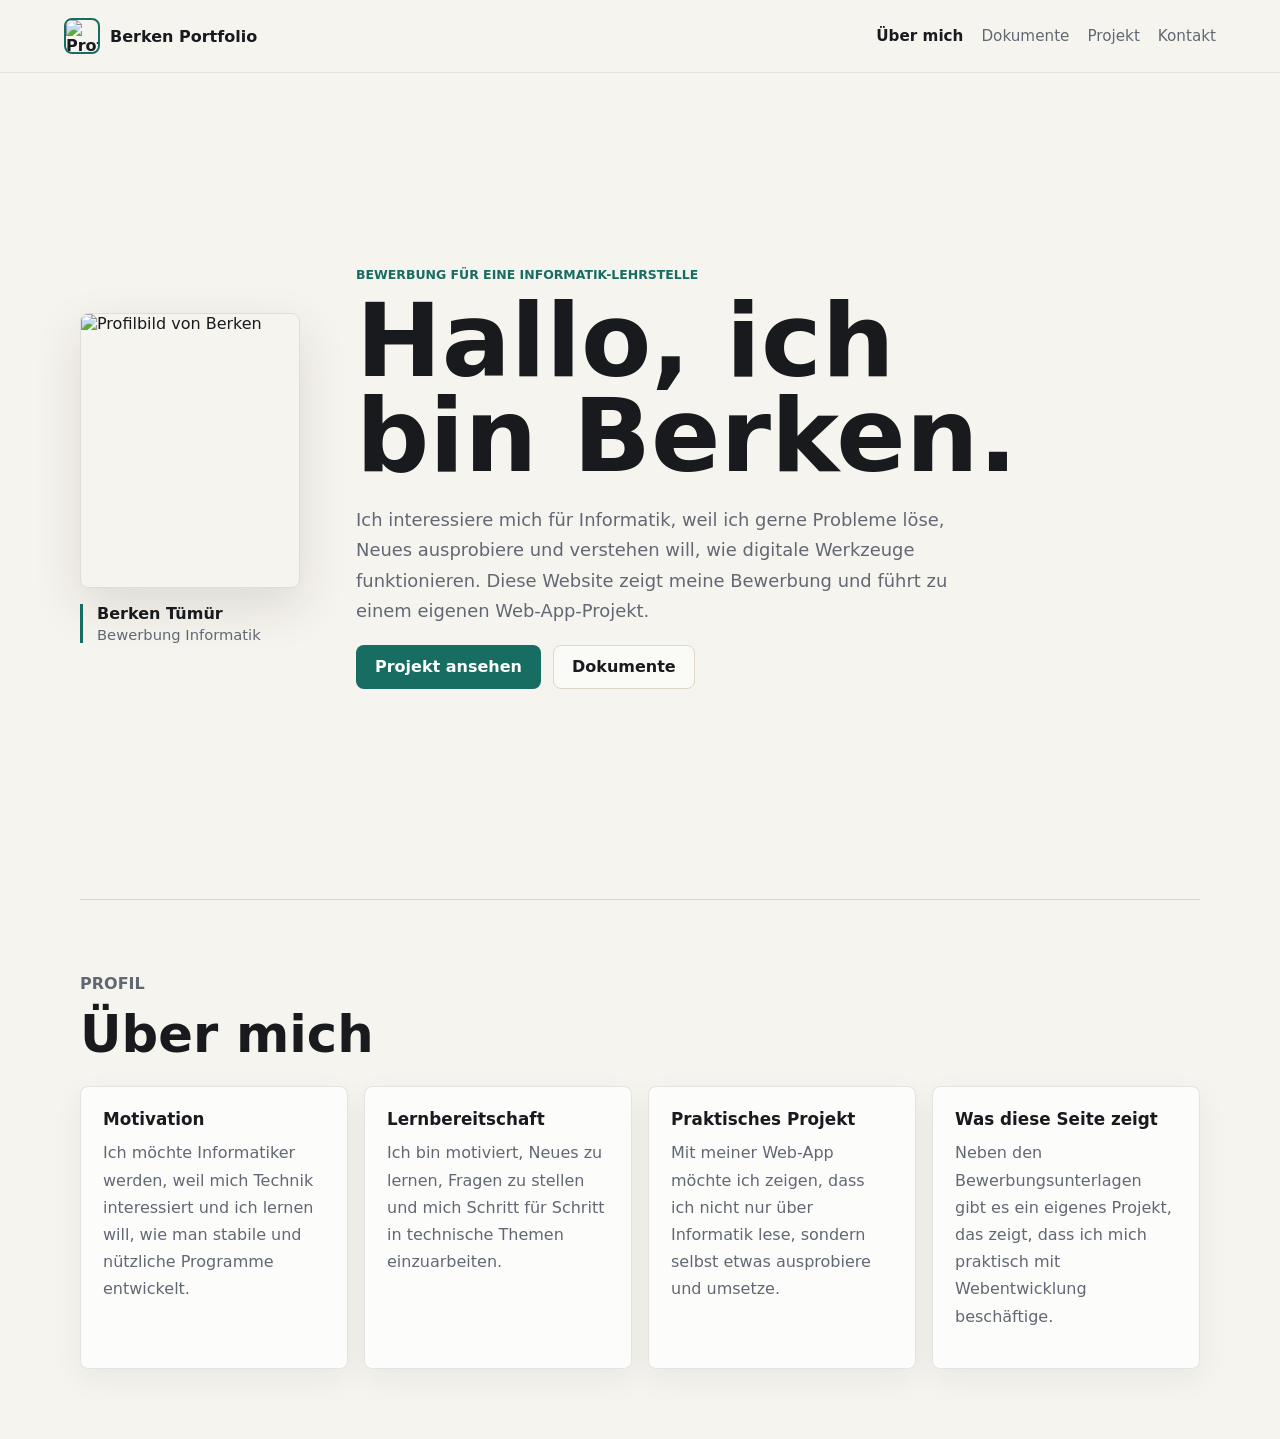
==== index.html @ e6d077c8 "Add files via upload" ====
<!doctype html>
<html lang="de">
  <head>
    <meta charset="UTF-8" />
    <meta name="viewport" content="width=device-width, initial-scale=1.0" />
    <meta
      name="description"
      content="Bewerbungsportfolio von Berken Tümür mit Unterlagen und eigenem Web-App-Projekt."
    />
    <title>Berken | Portfolio Bewerbung</title>
    <link rel="stylesheet" href="styles.css" />
  </head>
  <body>
    <header class="site-header">
      <a class="brand" href="index.html" aria-label="Zur Startseite">
        <img class="brand-photo" src="assets/profilbild.jpg" alt="Profilbild von Berken" />
        <span>Berken Portfolio</span>
      </a>
      <nav class="nav" aria-label="Hauptnavigation">
        <a class="active" href="index.html">Über mich</a>
        <a href="dokumente.html">Dokumente</a>
        <a href="projekt.html">Projekt</a>
        <a href="kontakt.html">Kontakt</a>
      </nav>
    </header>

    <main>
      <section class="hero">
        <aside class="profile-card" aria-label="Kurzprofil">
          <img src="assets/profilbild.jpg" alt="Profilbild von Berken" />
          <div>
            <p class="profile-name">Berken Tümür</p>
            <p class="profile-role">Bewerbung Informatik</p>
          </div>
        </aside>

        <div class="hero-copy">
          <p class="eyebrow">Bewerbung für eine Informatik-Lehrstelle</p>
          <h1>Hallo, ich bin Berken.</h1>
          <p class="intro">
            Ich interessiere mich für Informatik, weil ich gerne Probleme löse,
            Neues ausprobiere und verstehen will, wie digitale Werkzeuge
            funktionieren. Diese Website zeigt meine Bewerbung und führt zu
            einem eigenen Web-App-Projekt.
          </p>
          <div class="hero-actions">
            <a class="button primary" href="projekt.html">Projekt ansehen</a>
            <a class="button secondary" href="dokumente.html">Dokumente</a>
          </div>
        </div>
      </section>

      <section class="section">
        <div class="section-heading">
          <p class="eyebrow">Profil</p>
          <h2>Über mich</h2>
        </div>
        <div class="info-grid">
          <article>
            <h3>Motivation</h3>
            <p>
              Ich möchte Informatiker werden, weil mich Technik interessiert
              und ich lernen will, wie man stabile und nützliche Programme
              entwickelt.
            </p>
          </article>
          <article>
            <h3>Lernbereitschaft</h3>
            <p>
              Ich bin motiviert, Neues zu lernen, Fragen zu stellen und mich
              Schritt für Schritt in technische Themen einzuarbeiten.
            </p>
          </article>
          <article>
            <h3>Praktisches Projekt</h3>
            <p>
              Mit meiner Web-App möchte ich zeigen, dass ich nicht nur über
              Informatik lese, sondern selbst etwas ausprobiere und umsetze.
            </p>
          </article>
          <article>
            <h3>Was diese Seite zeigt</h3>
            <p>
              Neben den Bewerbungsunterlagen gibt es ein eigenes Projekt, das
              zeigt, dass ich mich praktisch mit Webentwicklung beschäftige.
            </p>
          </article>
        </div>
      </section>
    </main>
  </body>
</html>
---- styles.css ----
:root {
  --bg: #f6f4ee;
  --surface: #ffffff;
  --surface-soft: #ece7dc;
  --text: #191a1d;
  --muted: #626873;
  --line: #ddd6c8;
  --accent: #176d62;
  --accent-dark: #0f4f48;
  --warning: #b86b1f;
  --danger: #a83f3f;
  --shadow: 0 18px 50px rgba(42, 36, 28, 0.12);
}

* {
  box-sizing: border-box;
}

html {
  scroll-behavior: auto;
}

body {
  margin: 0;
  background: var(--bg);
  color: var(--text);
  font-family:
    Inter, ui-sans-serif, system-ui, -apple-system, BlinkMacSystemFont, "Segoe UI",
    sans-serif;
}

a {
  color: inherit;
  text-decoration: none;
}

.site-header {
  position: sticky;
  top: 0;
  z-index: 10;
  display: flex;
  align-items: center;
  justify-content: space-between;
  gap: 24px;
  padding: 18px clamp(20px, 5vw, 72px);
  border-bottom: 1px solid rgba(25, 26, 29, 0.08);
  background: rgba(246, 244, 238, 0.86);
  backdrop-filter: blur(16px);
}

.brand {
  display: inline-flex;
  align-items: center;
  gap: 10px;
  font-weight: 800;
}

.brand-photo {
  width: 36px;
  height: 36px;
  border: 2px solid var(--accent);
  border-radius: 8px;
  object-fit: cover;
  object-position: center 34%;
}

.nav {
  display: flex;
  flex-wrap: wrap;
  justify-content: flex-end;
  gap: 18px;
  color: var(--muted);
  font-size: 0.95rem;
}

.nav a:hover {
  color: var(--text);
}

.nav a.active {
  color: var(--text);
  font-weight: 800;
}

main {
  width: min(1120px, calc(100% - 40px));
  margin: 0 auto;
}

.hero {
  display: grid;
  grid-template-columns: 220px minmax(0, 780px);
  gap: clamp(28px, 5vw, 56px);
  align-items: center;
  justify-content: start;
  min-height: calc(100vh - 74px);
  padding: 54px 0 70px;
}

.profile-card {
  display: grid;
  gap: 16px;
  width: 220px;
}

.profile-card img {
  width: 100%;
  aspect-ratio: 4 / 5;
  border: 1px solid rgba(25, 26, 29, 0.1);
  border-radius: 8px;
  box-shadow: var(--shadow);
  object-fit: cover;
  object-position: center 38%;
}

.profile-card div {
  border-left: 3px solid var(--accent);
  padding-left: 14px;
}

.profile-name {
  margin-bottom: 3px;
  font-weight: 850;
}

.profile-role {
  margin: 0;
  color: var(--muted);
  font-size: 0.92rem;
}

.page-hero {
  display: grid;
  align-content: center;
  min-height: 48vh;
  padding: 70px 0 54px;
}

.page-hero h1 {
  max-width: 900px;
}

.first-section {
  padding-top: 46px;
}

.hero-copy {
  max-width: 680px;
}

.eyebrow {
  margin: 0 0 12px;
  color: var(--accent);
  font-size: 0.78rem;
  font-weight: 800;
  letter-spacing: 0;
  text-transform: uppercase;
}

h1,
h2,
h3,
p {
  margin-top: 0;
}

h1 {
  max-width: 740px;
  margin-bottom: 22px;
  font-size: clamp(3.4rem, 8vw, 6.8rem);
  line-height: 0.92;
  letter-spacing: 0;
}

h2 {
  margin-bottom: 12px;
  font-size: clamp(2rem, 4vw, 3.4rem);
  line-height: 1;
}

h3 {
  margin-bottom: 10px;
  font-size: 1.05rem;
}

.intro,
.section-heading > p,
article p {
  color: var(--muted);
  font-size: 1rem;
  line-height: 1.7;
}

.intro {
  max-width: 610px;
  font-size: 1.12rem;
}

.hero-actions,
.contact-section {
  display: flex;
  flex-wrap: wrap;
  align-items: center;
  gap: 12px;
}

.button {
  display: inline-flex;
  min-height: 44px;
  align-items: center;
  justify-content: center;
  border: 1px solid transparent;
  border-radius: 8px;
  padding: 0 18px;
  font: inherit;
  font-weight: 750;
  cursor: pointer;
}

.button.primary {
  background: var(--accent);
  color: white;
}

.button.primary:hover {
  background: var(--accent-dark);
}

.button.secondary {
  border-color: var(--line);
  background: rgba(255, 255, 255, 0.54);
}

.section {
  padding: 70px 0;
  border-top: 1px solid var(--line);
}

.section-heading {
  max-width: 700px;
  margin-bottom: 26px;
}

.info-grid {
  display: grid;
  grid-template-columns: repeat(auto-fit, minmax(240px, 1fr));
  gap: 16px;
}

.info-grid article,
.app-shell,
.document-card,
.project-preview,
.project-details-grid article,
.contact-panel article {
  border: 1px solid rgba(25, 26, 29, 0.1);
  border-radius: 8px;
  background: rgba(255, 255, 255, 0.7);
  box-shadow: 0 10px 30px rgba(42, 36, 28, 0.06);
}

.info-grid article,
.document-card,
.contact-panel article {
  padding: 22px;
}

.document-grid {
  display: grid;
  grid-template-columns: repeat(2, minmax(0, 1fr));
  gap: 16px;
}

.document-card h2,
.contact-panel h2 {
  font-size: 1.35rem;
}

.document-type {
  display: inline-flex;
  margin-bottom: 18px;
  border-radius: 999px;
  background: rgba(23, 109, 98, 0.12);
  color: var(--accent-dark);
  padding: 6px 10px;
  font-size: 0.78rem;
  font-weight: 800;
}

.document-actions {
  display: flex;
  flex-wrap: wrap;
  align-items: center;
  gap: 12px;
}

.text-link {
  color: var(--accent-dark);
  font-weight: 750;
}

.text-link:hover {
  text-decoration: underline;
}

.button.disabled {
  cursor: not-allowed;
  opacity: 0.62;
}

.project-preview {
  display: grid;
  grid-template-columns: minmax(0, 1.1fr) minmax(260px, 0.9fr);
  gap: 24px;
  align-items: start;
  padding: clamp(22px, 4vw, 34px);
}

.project-preview p {
  color: var(--muted);
  line-height: 1.7;
}

.project-preview-expanded {
  grid-template-columns: minmax(0, 1fr) minmax(280px, 420px);
}

.project-details-grid {
  display: grid;
  grid-template-columns: repeat(3, minmax(0, 1fr));
  gap: 16px;
}

.project-details-grid article {
  padding: 22px;
}

.project-details-grid p {
  color: var(--muted);
  line-height: 1.7;
}

.feature-list {
  display: grid;
  gap: 10px;
}

.feature-list span {
  border: 1px solid var(--line);
  border-radius: 8px;
  background: white;
  padding: 14px 16px;
  font-weight: 750;
}

.app-page main {
  padding-bottom: 80px;
}

.app-header {
  display: flex;
  align-items: end;
  justify-content: space-between;
  gap: 24px;
  padding: 56px 0 28px;
}

.app-header h1 {
  margin-bottom: 14px;
  font-size: clamp(2.6rem, 6vw, 5rem);
}

.app-header p {
  max-width: 680px;
  color: var(--muted);
  line-height: 1.7;
}

.project-section {
  padding-bottom: 84px;
}

.app-shell {
  padding: clamp(18px, 3vw, 28px);
}

.ticket-form {
  display: grid;
  grid-template-columns: minmax(0, 1.4fr) 180px auto;
  gap: 12px;
  align-items: end;
}

label {
  display: grid;
  gap: 8px;
  color: var(--muted);
  font-size: 0.88rem;
  font-weight: 700;
}

input,
select {
  width: 100%;
  min-height: 44px;
  border: 1px solid var(--line);
  border-radius: 8px;
  background: white;
  color: var(--text);
  font: inherit;
  padding: 0 12px;
}

input:focus,
select:focus,
button:focus-visible,
a:focus-visible {
  outline: 3px solid rgba(23, 109, 98, 0.26);
  outline-offset: 2px;
}

.ticket-toolbar,
.stats {
  display: flex;
  flex-wrap: wrap;
  gap: 10px;
  margin-top: 18px;
}

.filter {
  min-height: 38px;
  border: 1px solid var(--line);
  border-radius: 8px;
  background: white;
  color: var(--muted);
  padding: 0 13px;
  font: inherit;
  font-weight: 750;
  cursor: pointer;
}

.filter.active {
  border-color: var(--accent);
  background: rgba(23, 109, 98, 0.1);
  color: var(--accent-dark);
}

.stats span {
  border-radius: 8px;
  background: var(--surface-soft);
  padding: 10px 12px;
  color: var(--muted);
}

.stats strong {
  color: var(--text);
}

.ticket-list {
  display: grid;
  gap: 10px;
  margin-top: 18px;
}

.ticket-item {
  display: grid;
  grid-template-columns: 1fr auto auto;
  gap: 12px;
  align-items: center;
  border: 1px solid var(--line);
  border-radius: 8px;
  background: white;
  padding: 14px;
}

.ticket-title {
  margin: 0 0 6px;
  font-weight: 800;
}

.ticket-meta {
  display: flex;
  flex-wrap: wrap;
  gap: 8px;
  color: var(--muted);
  font-size: 0.9rem;
}

.badge {
  border-radius: 999px;
  padding: 4px 8px;
  background: var(--surface-soft);
}

.badge.high {
  background: rgba(168, 63, 63, 0.12);
  color: var(--danger);
}

.badge.medium {
  background: rgba(184, 107, 31, 0.14);
  color: var(--warning);
}

.badge.low {
  background: rgba(23, 109, 98, 0.12);
  color: var(--accent-dark);
}

.ticket-item select {
  min-width: 130px;
}

.icon-button {
  width: 40px;
  height: 40px;
  border: 1px solid var(--line);
  border-radius: 8px;
  background: white;
  color: var(--muted);
  font-size: 1.25rem;
  cursor: pointer;
}

.empty-state {
  border: 1px dashed var(--line);
  border-radius: 8px;
  padding: 28px;
  color: var(--muted);
  text-align: center;
}

.contact-panel {
  display: grid;
  grid-template-columns: repeat(2, minmax(0, 1fr));
  gap: 16px;
}

.contact-panel-compact {
  grid-template-columns: repeat(2, minmax(0, 1fr));
}

.copy-card,
.contact-card {
  display: flex;
  align-items: center;
  justify-content: space-between;
  gap: 18px;
}

.copy-card p,
.contact-card p {
  overflow-wrap: anywhere;
}

.compact-copy-card {
  align-items: center;
}

.copy-button {
  flex: 0 0 auto;
  min-height: 34px;
  border: 1px solid var(--line);
  border-radius: 8px;
  background: white;
  color: var(--accent-dark);
  padding: 0 10px;
  font: inherit;
  font-size: 0.88rem;
  font-weight: 800;
  cursor: pointer;
}

.copy-button:hover {
  border-color: var(--accent);
  background: rgba(23, 109, 98, 0.08);
}

.copy-button.copied {
  border-color: var(--accent);
  background: var(--accent);
  color: white;
}

@media (max-width: 820px) {
  .site-header {
    align-items: flex-start;
    flex-direction: column;
  }

  .hero,
  .info-grid,
  .ticket-form,
  .document-grid,
  .project-preview,
  .project-details-grid,
  .contact-panel {
    grid-template-columns: 1fr;
  }

  .app-header {
    align-items: flex-start;
    flex-direction: column;
  }

  .hero {
    min-height: auto;
    padding-top: 34px;
  }

  .profile-card {
    width: min(220px, 100%);
  }

  .ticket-item {
    grid-template-columns: 1fr;
  }

  .copy-card,
  .contact-card {
    align-items: flex-start;
    flex-direction: column;
  }

  .compact-copy-card {
    align-items: center;
    flex-direction: row;
  }
}

@media (max-width: 520px) {
  main {
    width: min(100% - 28px, 1120px);
  }

  .nav {
    gap: 12px;
  }

  h1 {
    font-size: clamp(3rem, 17vw, 4.4rem);
  }
}
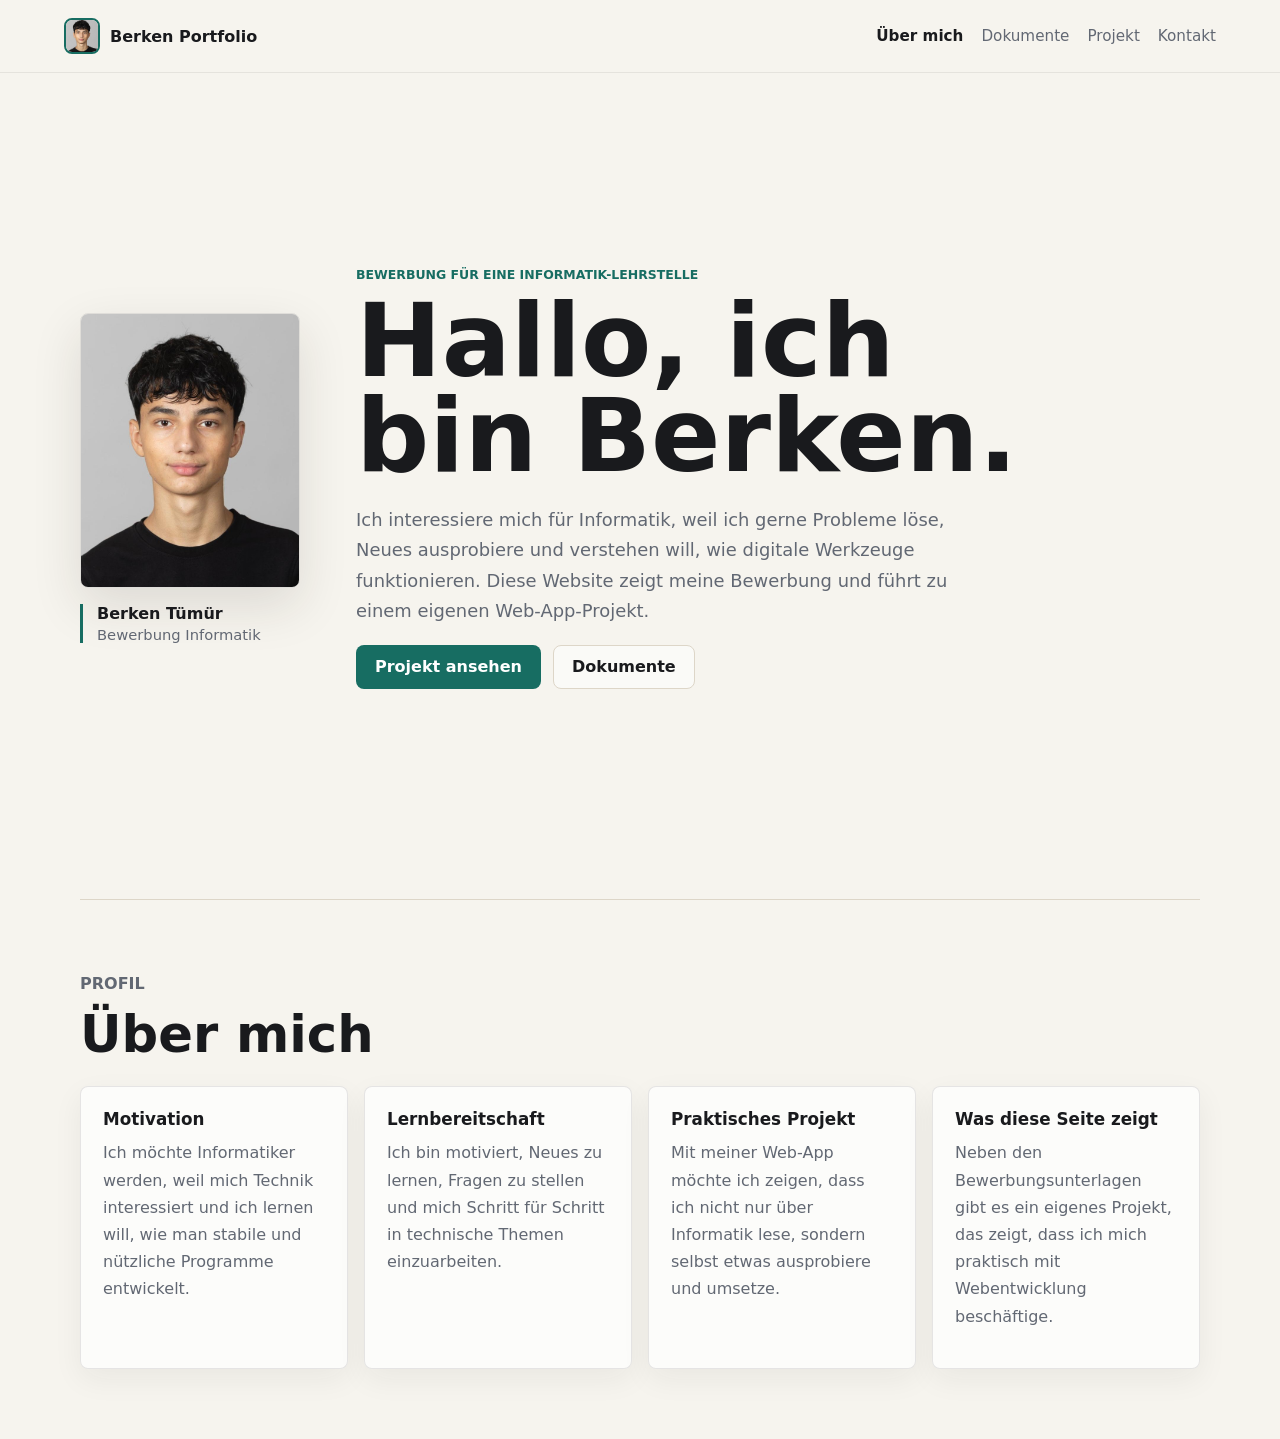
==== commit 99f07616: "Add files via upload" ====
--- a/index.html
+++ b/index.html
@@ -1,4 +1,4 @@
-<!doctype html>
+﻿<!doctype html>
 <html lang="de">
   <head>
     <meta charset="UTF-8" />
@@ -13,7 +13,7 @@
   <body>
     <header class="site-header">
       <a class="brand" href="index.html" aria-label="Zur Startseite">
-        <img class="brand-photo" src="assets/profilbild.jpg" alt="Profilbild von Berken" />
+        <img class="brand-photo" src="profilbild.jpg" alt="Profilbild von Berken" />
         <span>Berken Portfolio</span>
       </a>
       <nav class="nav" aria-label="Hauptnavigation">
@@ -27,7 +27,7 @@
     <main>
       <section class="hero">
         <aside class="profile-card" aria-label="Kurzprofil">
-          <img src="assets/profilbild.jpg" alt="Profilbild von Berken" />
+          <img src="profilbild.jpg" alt="Profilbild von Berken" />
           <div>
             <p class="profile-name">Berken Tümür</p>
             <p class="profile-role">Bewerbung Informatik</p>
@@ -90,3 +90,4 @@
     </main>
   </body>
 </html>
+
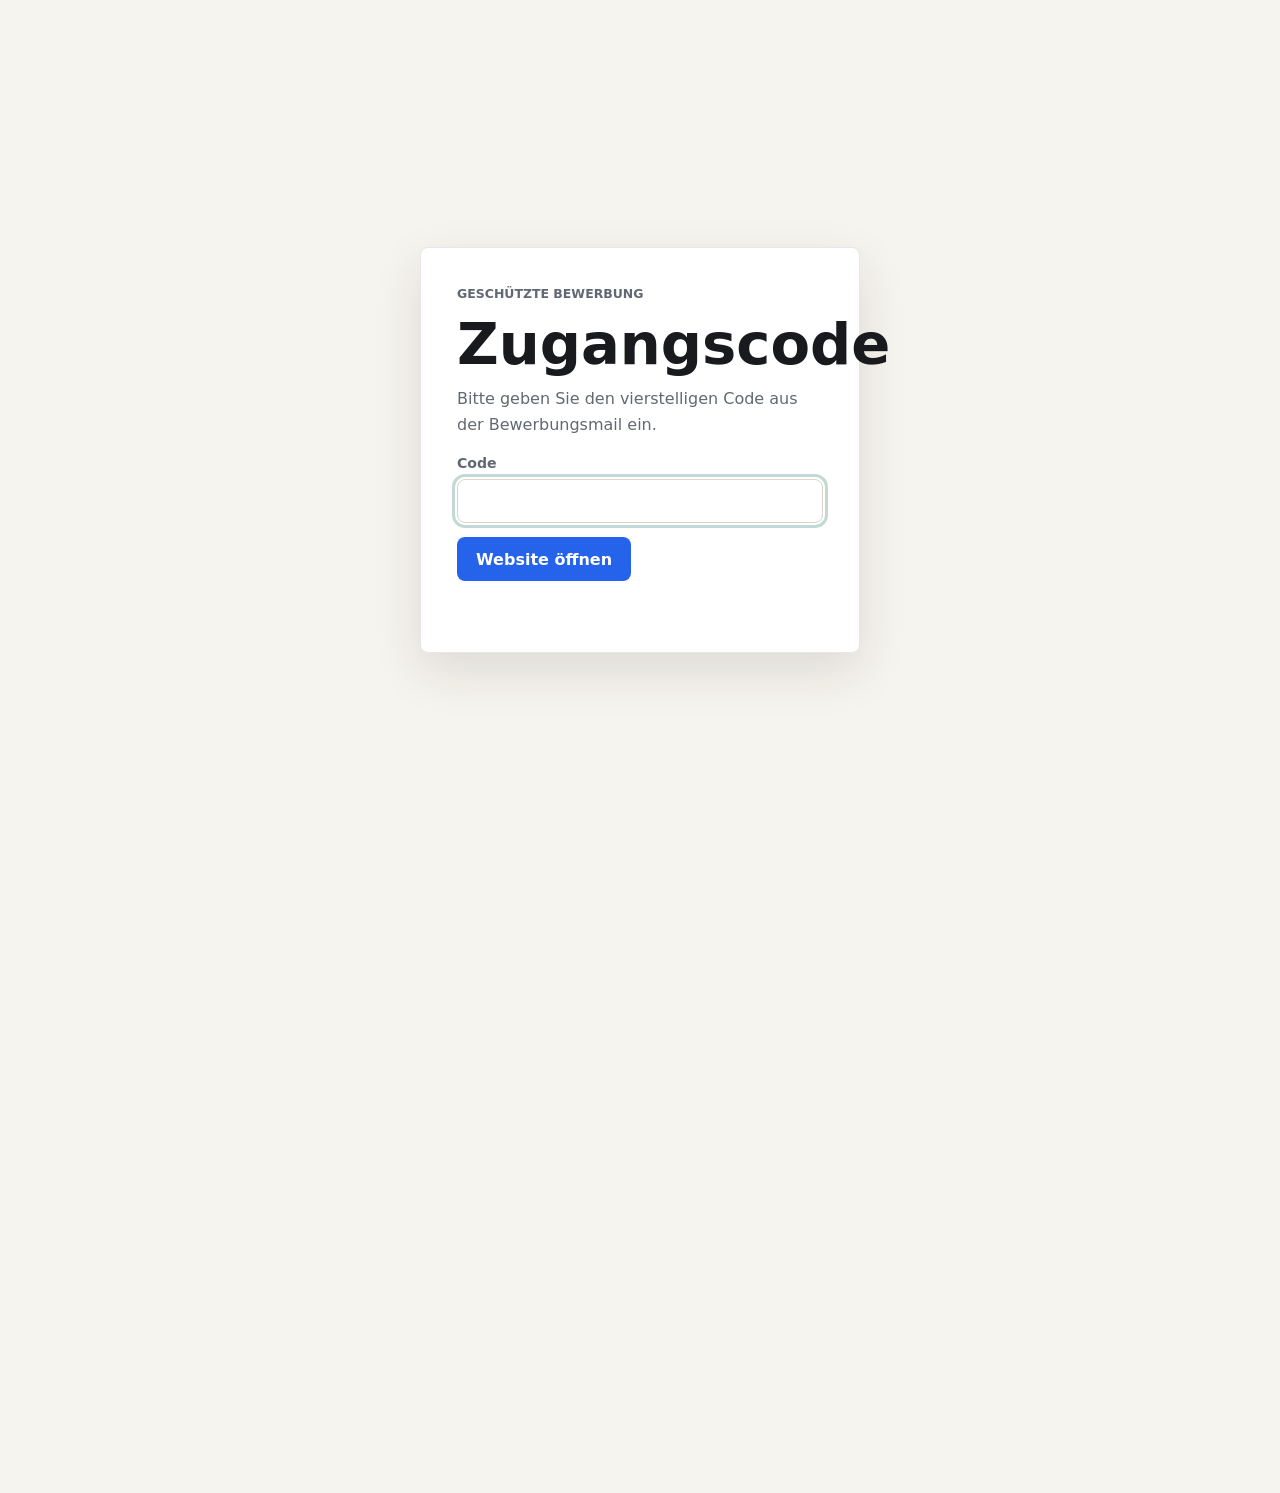
==== commit 713b4608: "Add files via upload" ====
--- a/index.html
+++ b/index.html
@@ -38,10 +38,11 @@
           <p class="eyebrow">Bewerbung für eine Informatik-Lehrstelle</p>
           <h1>Hallo, ich bin Berken.</h1>
           <p class="intro">
-            Ich interessiere mich für Informatik, weil ich gerne Probleme löse,
-            Neues ausprobiere und verstehen will, wie digitale Werkzeuge
-            funktionieren. Diese Website zeigt meine Bewerbung und führt zu
-            einem eigenen Web-App-Projekt.
+            Ich bin Berken und interessiere mich für Informatik, weil man mit
+            Logik und etwas Code etwas bauen kann, das wirklich funktioniert.
+            Als ich meine erste Web-App zum Laufen gebracht habe, wollte ich
+            direkt weitermachen. Diese Website zeigt meine Unterlagen und ein
+            eigenes Projekt.
           </p>
           <div class="hero-actions">
             <a class="button primary" href="projekt.html">Projekt ansehen</a>
@@ -59,23 +60,26 @@
           <article>
             <h3>Motivation</h3>
             <p>
-              Ich möchte Informatiker werden, weil mich Technik interessiert
-              und ich lernen will, wie man stabile und nützliche Programme
-              entwickelt.
+              Ich möchte Informatiker EFZ werden, am liebsten in der
+              Fachrichtung Applikationsentwicklung. Mich interessiert besonders,
+              wie Programme aufgebaut sind und wie man sie benutzerfreundlich
+              macht.
             </p>
           </article>
           <article>
             <h3>Lernbereitschaft</h3>
             <p>
-              Ich bin motiviert, Neues zu lernen, Fragen zu stellen und mich
-              Schritt für Schritt in technische Themen einzuarbeiten.
+              Ich bin bereit, viel zu lernen und auch Fehler zu machen. Ich
+              frage nach, wenn ich etwas nicht verstehe, und arbeite mich lieber
+              langsam und gründlich ein als schnell und oberflächlich.
             </p>
           </article>
           <article>
             <h3>Praktisches Projekt</h3>
             <p>
-              Mit meiner Web-App möchte ich zeigen, dass ich nicht nur über
-              Informatik lese, sondern selbst etwas ausprobiere und umsetze.
+              Ich habe eine IT-Support-App selbst entwickelt, ohne Vorlage, nur
+              mit HTML, CSS und JavaScript. Was ich dabei gelernt habe, steht
+              auf der Projektseite.
             </p>
           </article>
           <article>
@@ -88,6 +92,8 @@
         </div>
       </section>
     </main>
+
+    <script src="app.js"></script>
   </body>
 </html>
 
--- a/styles.css
+++ b/styles.css
@@ -5,8 +5,8 @@
   --text: #191a1d;
   --muted: #626873;
   --line: #ddd6c8;
-  --accent: #176d62;
-  --accent-dark: #0f4f48;
+  --accent: #2563eb;
+  --accent-dark: #1d4ed8;
   --warning: #b86b1f;
   --danger: #a83f3f;
   --shadow: 0 18px 50px rgba(42, 36, 28, 0.12);
@@ -32,6 +32,51 @@
 a {
   color: inherit;
   text-decoration: none;
+}
+
+.access-locked > :not(.access-gate) {
+  visibility: hidden;
+}
+
+.access-gate {
+  position: fixed;
+  inset: 0;
+  z-index: 100;
+  display: grid;
+  place-items: center;
+  background: var(--bg);
+  padding: 20px;
+}
+
+.access-box {
+  width: min(440px, 100%);
+  border: 1px solid rgba(25, 26, 29, 0.1);
+  border-radius: 8px;
+  background: var(--surface);
+  box-shadow: var(--shadow);
+  padding: clamp(24px, 5vw, 36px);
+}
+
+.access-box h1 {
+  margin-bottom: 12px;
+  font-size: clamp(2.2rem, 7vw, 3.6rem);
+  line-height: 1;
+}
+
+.access-box p {
+  color: var(--muted);
+  line-height: 1.6;
+}
+
+.access-box label {
+  margin: 18px 0 14px;
+}
+
+.access-error {
+  min-height: 1.4em;
+  margin: 12px 0 0;
+  color: var(--danger) !important;
+  font-weight: 750;
 }
 
 .site-header {
@@ -316,6 +361,15 @@
   padding: clamp(22px, 4vw, 34px);
 }
 
+.project-screenshot {
+  width: 100%;
+  max-width: 700px;
+  margin: 20px 0;
+  border: 1px solid rgba(25, 26, 29, 0.1);
+  border-radius: 8px;
+  box-shadow: var(--shadow);
+}
+
 .project-preview p {
   color: var(--muted);
   line-height: 1.7;
